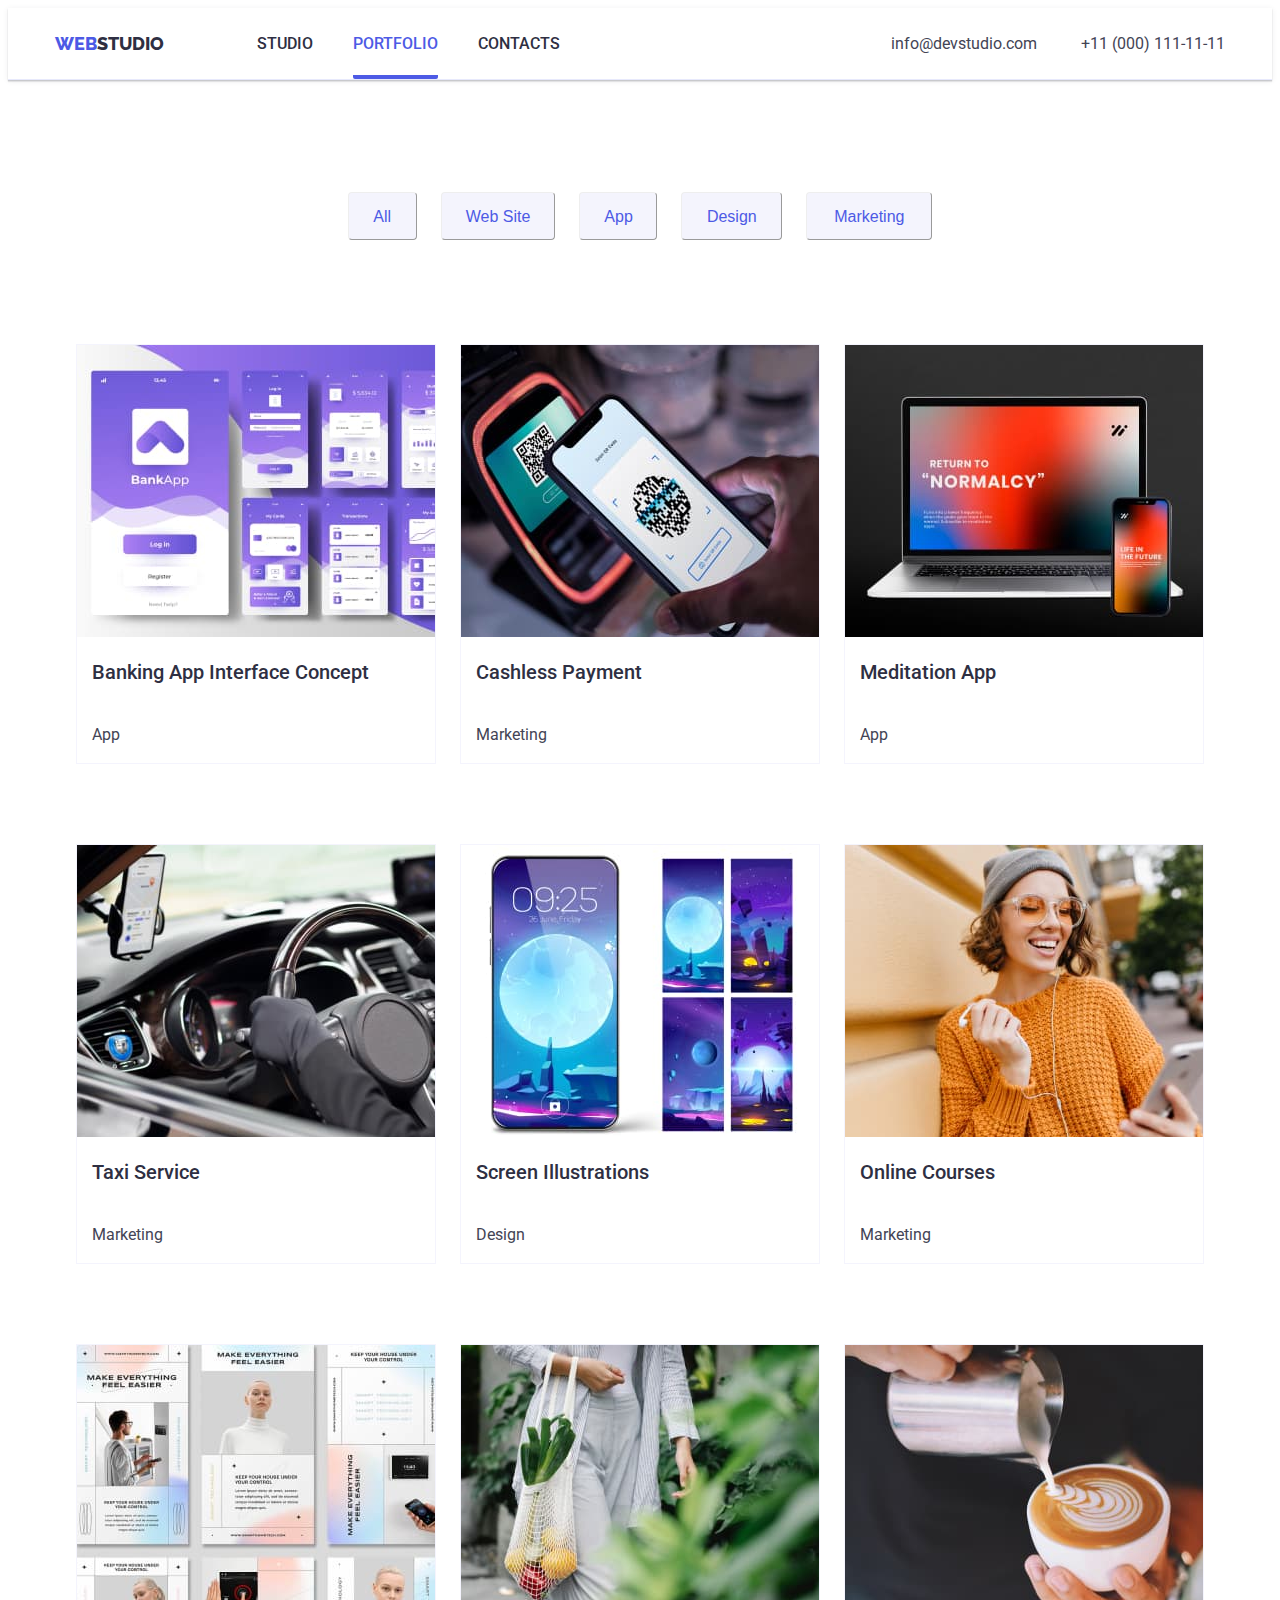
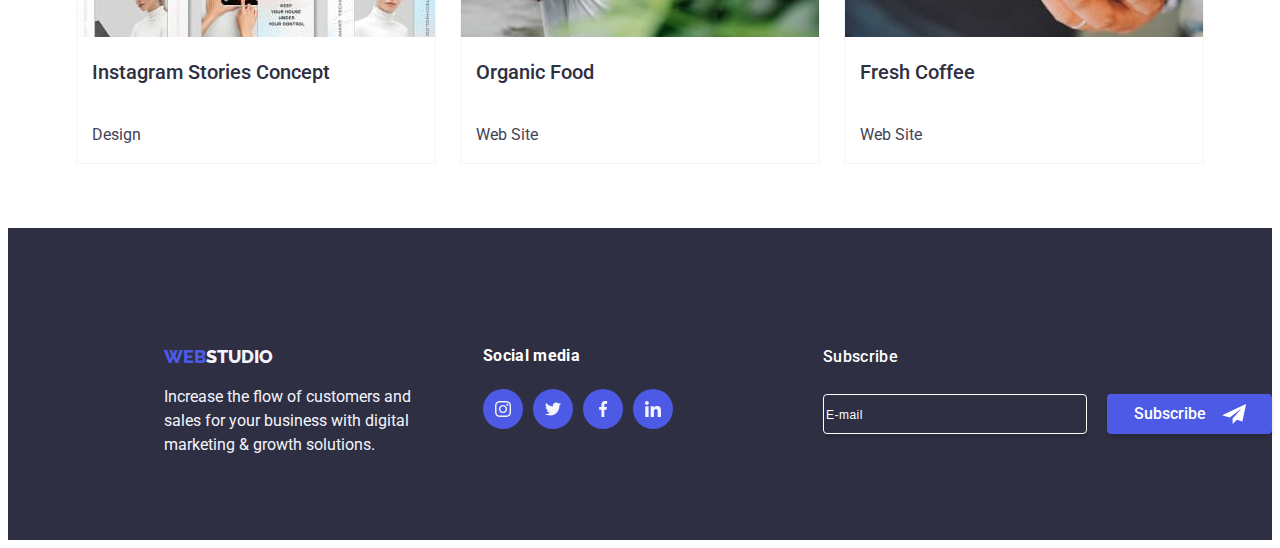
==== portfolio.html @ f052af47 "tema 7 modificari 1" ====
<!DOCTYPE html>
<html lang="en">
  <head>
    <meta charset="UTF-8" />
    <meta name="viewport" content="width=device-width, initial-scale=1.0" />
    <title>Portfolio</title>
    <link rel="preconnect" href="https://fonts.googleapis.com" />
    <link rel="preconnect" href="https://fonts.gstatic.com" crossorigin />
    <link
      href="https://fonts.googleapis.com/css2?family=Raleway:ital,wght@0,800;1,800&family=Roboto:ital,wght@0,400;0,500;0,700;0,900;1,400;1,500;1,700;1,900&display=swap"
      rel="stylesheet"
    />
    <link rel="stylesheet" href="./css/portfolio.css" />
    <link
      rel="stylesheet"
      href="https://cdnjs.cloudflare.com/ajax/libs/modern-normalize/2.0.0/modern-normalize.min.css"
      integrity="sha512-4xo8blKMVCiXpTaLzQSLSw3KFOVPWhm/TRtuPVc4WG6kUgjH6J03IBuG7JZPkcWMxJ5huwaBpOpnwYElP/m6wg=="
      crossorigin="anonymous"
      referrerpolicy="no-referrer"
    />
  </head>
  <body>
    <header class="global-header">
      <a href="index.html" class="logo">studio</a>
      <nav class="main-nav">
        <ul class="main-nav-ul">
          <li><a href="./index.html">Studio</a></li>

          <li><a href="./portfolio.html" class="active">Portfolio</a></li>

          <li><a href="./contacts.html">Contacts</a></li>
        </ul>
      </nav>
      <div class="social-div">
        <a href="mailto:info@devstudio.com">info@devstudio.com</a>
        <a href="tel:+11-000-111-11-11">+11 (000) 111-11-11</a>
      </div>
    </header>

    <main>
      <!-- Button section -->
      <section class="first-section">
        <div class="container-button">
          <ul class="section-button">
            <li><button type="button" class="all-button">All</button></li>
            <li><button type="button" class="web-button">Web Site</button></li>
            <li><button type="button" class="app-button">App</button></li>
            <li><button type="button" class="design-button">Design</button></li>
            <li>
              <button type="button" class="marketing-button">Marketing</button>
            </li>
          </ul>
        </div>
      </section>
      <!-- Section with banking app,cashless payment and meditation app -->
      <section class="second-section">
        <div class="second-container">
          <ul class="second-list">
            <li>
              <div class="overlay-img">
                <img src="images/img8.jpg" alt="App Interface " width="360" />
                <div class="overlay-app">
                  <p>
                    14 Stylish and User-Friendly App Design Concepts · Task
                    Manager App · Calorie Tracker App · Exotic Fruit Ecommerce
                    App · Cloud Storage App
                  </p>
                </div>
              </div>
              <h3>Banking App Interface Concept</h3>
              <p>App</p>
            </li>
            <li>
              <div class="overlay-img">
                <img
                  src="images/img9.jpg"
                  alt="Marketing's picture"
                  width="360"
                />
                <div class="overlay-app">
                  <p>
                    14 Stylish and User-Friendly App Design Concepts · Task
                    Manager App · Calorie Tracker App · Exotic Fruit Ecommerce
                    App · Cloud Storage App
                  </p>
                </div>
              </div>

              <h3>Cashless Payment</h3>
              <p>Marketing</p>
            </li>
            <li>
              <div class="overlay-img">
                <img src="images/img10.jpg" alt="App's picture" width="360" />
                <div class="overlay-app">
                  <p>
                    14 Stylish and User-Friendly App Design Concepts · Task
                    Manager App · Calorie Tracker App · Exotic Fruit Ecommerce
                    App · Cloud Storage App
                  </p>
                </div>
              </div>
              <h3>Meditation App</h3>
              <p>App</p>
            </li>
          </ul>
        </div>
      </section>
      <!-- Section with taxi service,screen illustrations and online courses -->
      <section class="third-section">
        <div class="third-container">
          <ul class="third-list">
            <li>
              <div class="overlay-img">
                <img src="images/img11.jpg" alt="Taxi Service " width="360" />
                <div class="overlay-app">
                  <p>
                    14 Stylish and User-Friendly App Design Concepts · Task
                    Manager App · Calorie Tracker App · Exotic Fruit Ecommerce
                    App · Cloud Storage App
                  </p>
                </div>
              </div>

              <h3>Taxi Service</h3>
              <p>Marketing</p>
            </li>
            <li>
              <div class="overlay-img">
                <img
                  src="images/img12.jpg"
                  alt="Screen Illustrations"
                  width="360"
                />
                <div class="overlay-app">
                  <p>
                    14 Stylish and User-Friendly App Design Concepts · Task
                    Manager App · Calorie Tracker App · Exotic Fruit Ecommerce
                    App · Cloud Storage App
                  </p>
                </div>
              </div>

              <h3>Screen Illustrations</h3>
              <p>Design</p>
            </li>
            <li>
              <div class="overlay-img">
                <img src="images/img13.jpg" alt="Online Courses" width="360" />
                <div class="overlay-app">
                  <p>
                    14 Stylish and User-Friendly App Design Concepts · Task
                    Manager App · Calorie Tracker App · Exotic Fruit Ecommerce
                    App · Cloud Storage App
                  </p>
                </div>
              </div>

              <h3>Online Courses</h3>
              <p>Marketing</p>
            </li>
          </ul>
        </div>
      </section>
      <!-- Section with instagram stories concept,organic food and frech coffee -->
      <section class="fourth-section">
        <div class="fourth-container">
          <ul class="fourth-list">
            <li>
              <div class="overlay-img">
                <img
                  src="images/img14.jpg"
                  alt="Instagram Stories Concept "
                  width="360"
                />
                <div class="overlay-app">
                  <p>
                    14 Stylish and User-Friendly App Design Concepts · Task
                    Manager App · Calorie Tracker App · Exotic Fruit Ecommerce
                    App · Cloud Storage App
                  </p>
                </div>
              </div>

              <h3>Instagram Stories Concept</h3>
              <p>Design</p>
            </li>
            <li>
              <div class="overlay-img">
                <img src="images/img15.jpg" alt="Organic Food" width="360" />
                <div class="overlay-app">
                  <p>
                    14 Stylish and User-Friendly App Design Concepts · Task
                    Manager App · Calorie Tracker App · Exotic Fruit Ecommerce
                    App · Cloud Storage App
                  </p>
                </div>
              </div>

              <h3>Organic Food</h3>
              <p>Web Site</p>
            </li>
            <li>
              <div class="overlay-img">
                <img src="images/img16.jpg" alt="Fresh Coffee" width="360" />
                <div class="overlay-app">
                  <p>
                    14 Stylish and User-Friendly App Design Concepts · Task
                    Manager App · Calorie Tracker App · Exotic Fruit Ecommerce
                    App · Cloud Storage App
                  </p>
                </div>
              </div>

              <h3>Fresh Coffee</h3>
              <p>Web Site</p>
            </li>
          </ul>
        </div>
      </section>
    </main>
    <footer class="global-footer">
      <!-- Logo studio footer -->
      <div class="footer-container">
        <a href="index.html" class="logo">studio</a>

        <p>
          Increase the flow of customers and <br />
          sales for your business with digital <br />
          marketing & growth solutions.
        </p>
      </div>
      <!-- Social media container -->
      <div class="container-footer-social-media">
        <h4>Social media</h4>
        <ul class="icons-global-footer">
          <li>
            <a
              href="https://www.instagram.com/"
              target="_blank"
              class="icon"
              aria-label="instagram-link"
              ><svg>
                <use href="./icons.svg/symbol-defs.svg#icon-instagram"></use>
              </svg>
            </a>
          </li>
          <li>
            <a
              href="https://www.twitter.com/"
              target="_blank"
              class="icon"
              aria-label="twitter-link"
              ><svg>
                <use href="./icons.svg/symbol-defs.svg#icon-twitter"></use>
              </svg>
            </a>
          </li>
          <li>
            <a
              href="https://www.facebook.com/"
              target="_blank"
              class="icon"
              aria-label="facebook-link"
              ><svg>
                <use href="./icons.svg/symbol-defs.svg#icon-facebook"></use>
              </svg>
            </a>
          </li>
          <li>
            <a
              href="https://www.linkedin.com/"
              target="_blank"
              class="icon"
              aria-label="linkedin-link"
              ><svg>
                <use href="./icons.svg/symbol-defs.svg#icon-linkedin"></use>
              </svg>
            </a>
          </li>
        </ul>
      </div>
      <!-- Subscribe container -->
      <div class="subscribe-container">
        <form class="subscribe-form">
          <label>
            <h2 class="subscribe-title">Subscribe</h2>

            <input
              type="email"
              name="email"
              placeholder="E-mail"
              class="input-email-footer"
            />
          </label>
          <div class="subscribe-footer">
            <button type="submit" class="subscribe-btn">
              Subscribe<svg>
                <use href="./icons.svg/symbol-defs.svg#icon-icon-send"></use>
              </svg>
            </button>
          </div>
        </form>
      </div>
    </footer>
  </body>
</html>
---- css/portfolio.css ----
:root {
    --navy-blue-color: #2E2F42;
    --slate-color: #434455;
    --light-slate-color: #8e8f99;
    --link-color-hover: #ff6c00;
    --iris-color: #4d5ae5;
    --white-color: #ffffff;
    --cloud-color: #f4f4fd;
    --ocean-color:#404bbf;
    --cornflower-color:#E7E9FC;
    --second-family: "Raleway", sans-serif;
    --fond-family: "Roboto", sans-serif;
    --transition: 250ms cubic-bezier(0.4, 0, 0.2, 1); 
}
*,
::before,
::after {
    box-sizing: border-box;}

body {
    font-family: var(--fond-family);
    color: var(--slate-color);
}

ul {
    list-style-type: none;
}

a {
    text-decoration: none;
}

.global-header {
    background-color: var(--white-color);
    display: flex;
    height: 72px;
    justify-content: space-around;
    align-items: center;
    border-bottom: 1px solid var(--cornflower-color);
    box-shadow: 0 1px 6px 0 rgba(46, 47, 66, 0.08),
    0 1px 1px 0 rgba(46, 47, 66, 0.16), 
    0 2px 1px 0 rgba(46, 47, 66, 0.08);
}

.global-header .logo::before {
    content: "WEB";
    color: var(--iris-color);
    font-weight: 800;
    font-size: 18px;
    line-height: 1.3em;
    font-family: var(--second-family);
}

.global-header .logo {
    font-weight: 800;
    font-size: 18px;
    line-height: 1.3em;
    font-family: var(--second-family);
    text-transform: uppercase;
    text-decoration: none;
    color: var(--navy-blue-color)
}

.main-nav-ul {
    display: flex;
    width: 500px;
    padding-inline-start: 0;
    justify-content: flex-start;
    gap: 40px;
    margin-bottom: 0px;
    margin-top: 0px;
    align-items: center;
    height: 72px;
}

.global-header .main-nav a{
    text-transform: uppercase;
    font-weight: 500;
    font-size: 16px;
    line-height: 1.5em;
    color: var(--navy-blue-color);
}

.global-header a.active {
    padding-bottom: 22px;
    border-bottom: 4px solid var(--iris-color);
    border-radius: 2px;
    color: var(--iris-color);
}

.global-header .main-nav a:hover,
.global-header .social-div a:hover {
    color: var(--iris-color);
    transition: var(--transition);

}

.global-header .social-div a {
    padding-left: 40px;
    font-weight: 400;
    font-size: 16px;
    line-height: 1.5em;
    color: var(--slate-color);
}

.container-button{
    display: flex;
    justify-content: center;
    padding-top: 96px;
    padding-bottom: 72px;
}

.section-button{
    display: flex;
    justify-content: center;
    gap: 24px;
    padding-inline-start:  0px;

}

.section-button button:hover{
    background-color: var(--ocean-color);
    color:var(--cloud-color);
    box-shadow: 0 2px 2px 0 rgba(0, 0, 0, 0.12),
    0 2px 1px 0 rgba(0, 0, 0, 0.08),
    0 3px 1px 0 rgba(0, 0, 0, 0.1);
    transition: var(--transition);
}

.first-section .all-button {
    background-color: var(--cloud-color);
    border-color: 1px solid var(--cornflower-color);
    width: 69px;
    height:48px;
    border-radius: 4px;
    border-width: 1px;
    font-weight: 500;
    font-size: 16px;
    line-height: 1.5em;
    text-align: center;
    color:var(--iris-color);
    padding: 12px 24px;
    cursor: pointer;
}

.first-section .web-button {
    background-color:var(--cloud-color);
    border-color: 1px solid var(--cornflower-color);
    border-radius: 4px;
    height: 48px;
    border-width: 1px;
    font-weight: 500;
    font-size: 16px;
    line-height: 1.5em;
    color: var(--iris-color);
    padding: 12px  24px;
    cursor: pointer;
    text-align: center;
}

.first-section .app-button {
    background-color: var(--cloud-color);
    border-color: 1px solid var(--cornflower-color);
    border-radius: 4px;
    width: 78px;
    height: 48px;
    border-width: 1px;
    font-weight: 500;
    font-size: 16px;
    line-height: 1.5em;
    color: var(--iris-color);
    padding: 12px  24px;
    cursor: pointer;
    text-align: center;
}

.first-section .design-button {
    background-color: var(--cloud-color);
    border-color: 1px solid var(--cornflower-color);
    border-radius: 4px;
    width: 101px;
    height: 48px;
    border-width: 1px;
    font-weight: 500;
    font-size: 16px;
    line-height: 1.5em;
    color: var(--iris-color);
    padding: 12px  24px;
    cursor: pointer;
    text-align: center;
}

.first-section .marketing-button {
    background-color: var(--cloud-color);
    border-color: 1px solid var(--cornflower-color);
    border-radius: 4px;
    width: 126px;
    height: 48px;
    border-width: 1px;
    font-weight: 500;
    font-size: 16px;
    line-height: 1.5em;
    color: var(--iris-color);
    padding: 12px  24px;
    cursor: pointer;
    text-align: center;
}

.second-list,
.third-list,
.fourth-list{
    display: flex;
    justify-content: center;
    gap: 24px;
    padding-inline-start: 0px;
}

.second-section,
.third-section,
.fourth-section{
    display: flex;
    justify-content: center;
    padding-bottom: 48px;
}

.second-container,
.third-container,
.fourth-container{
    width: 1200px;
}

.second-section h3,
.third-section h3,
.fourth-section h3 {
    font-weight: 500;
    font-size: 20px;
    line-height: 1.5em;
    padding-left: 15px;
    color: var(--navy-blue-color);
}

.second-section p,
.third-section p,
.fourth-section p {
    font-weight: 400;
    font-size: 16px;
    line-height: 1.5em;
    padding-left: 15px;
}

.second-section li,
.third-section li,
.fourth-section li{
    height: 420px;
    width: 360px;
    background-color: var(--white-color);
    display: flex;
    flex-direction: column;
    border-radius: 0px, 0px, 4px, 4px;
    border: 1px solid var(--cloud-color);
}

.overlay-img{
    position: relative;
    overflow: hidden;
}

.overlay-app{
    position: absolute;
    opacity: 1;
    top: 0;
    left: 0;
    width: 100%;
    height: 100%;
    background-color: var(--iris-color);
    transform: translateY(100%);
    transition:transform 250ms cubic-bezier(0.4, 0, 0.2, 1);

}

.overlay-img:hover .overlay-app{
    transform: translateY(0);
    transition: var(--transition);
}

.overlay-app p{
    color:var(--cloud-color);
    padding: 40px 32px 164px 32px;
    margin: 0;
    font-weight: 400;
    font-size: 16px;
    line-height: 150%;
    letter-spacing: 0.02em;

}

.second-section li:hover,
.third-section li:hover,
.fourth-section li:hover{
    box-shadow: 0 2px 1px 0 rgba(46, 47, 66, 0.08),
        0 1px 1px 0 rgba(46, 47, 66, 0.16),
        0 1px 6px 0 rgba(46, 47, 66, 0.08);
        cursor: pointer;
        transition: var(--transition);
}

.global-footer {
    height: 312px;
    background-color: var(--navy-blue-color);
    display: flex;
    align-items: center;
}

.footer-container {
    padding-top: 50px;
    padding-left: 156px;
    width: 500px;
}

.global-footer .logo::before {
    content: "WEB";
    color: var(--iris-color);
    font-weight: 800;
    font-size: 18px;
    line-height: 1.3em;
    font-family: var(--second-family);
}

.global-footer .logo {
    font-weight: 800;
    font-size: 18px;
    line-height: 1.3em;
    font-family: var(--second-family);
    text-transform: uppercase;
    text-decoration: none;
    color: var(--cloud-color);
}

.global-footer p {
    font-weight: 400;
    font-size: 16px;
    line-height: 1.5em;
    color: var(--cloud-color);

}

.container-footer-social-media {
    font-family: var(--font-family);
    font-weight: 500;
    font-size: 16px;
    line-height: 1.5em;
    letter-spacing: 0.02em;
    color: var(--white-color);
}

.icons-global-footer {
    display: flex;
    justify-content: center;
    gap: 10px;
    padding-inline-start: 0;
}

.icons-global-footer .icon svg {
    width: 16px;
    height: 16px;
}

.icons-global-footer .icon {
    width: 40px;
    height: 40px;
    background-color: var(--iris-color);
    color: var(--cloud-color);
    border-radius: 50%;
    display: flex;
    justify-content: center;
    align-items: center;
}

.icons-global-footer .icon:hover {
    background-color: var(--cloud-color);
    color: var(--iris-color);
    transition: var(--transition);
}

.subscribe-title {
    font-family: var(--font-family);
    font-weight: 500;
    font-size: 16px;
    line-height: 150%;
    letter-spacing: 0.02em;
    color: var(--white-color);
    margin-block-end: 25px;
}

.input-email-footer {
    border: 1px solid var(--white-color);
    border-radius: 4px;
    width: 264px;
    height: 40px;
    background-color: transparent;
    box-shadow: 0 4px 4px 0 rgba(0, 0, 0, 0.15);
    outline: none;
}

.input-email-footer[type="email"] {
    color: var(--white-color);
    font-size: 16px;
}

input::placeholder {
    font-family: var(--font-family);
    font-weight: 400;
    font-size: 12px;
    line-height: 200%;
    letter-spacing: 0.04em;
    color: var(--white-color);
}

.subscribe-btn {
    border-radius: 4px;
    width: 165px;
    height: 40px;
    background: var(--iris-color);
    display: flex;
    justify-content: center;
    align-items: center;
    border: none;
    box-shadow: 0 4px 4px 0 rgba(0, 0, 0, 0.15);
    font-family: var(--fond-family);
    font-weight: 500;
    font-size: 16px;
    padding: 8px 24px;
    line-height: 1.5em;
    color: var(--white-color);
    cursor: pointer;
}

.subscribe-footer:hover svg {
    fill: var(--iris-color);
    transition: var(--transition);
}

.subscribe-footer:hover .subscribe-btn {
    background-color: var(--white-color);
    color: var(--iris-color);
    transition: var(--transition);
}

.subscribe-btn svg {
    height: 20px;
    width: 24px;
    margin-left: 16px;
    fill: var(--white-color);
}

.subscribe-container {
    padding-left: 150px;
    height: 100px;
}

.subscribe-form {
    display: flex;
    gap: 20px;
    height: 100px;
    align-items: flex-end;
}

.subscribe-footer {
    display: flex;
    height: 40px;
    align-items: flex-end;
}
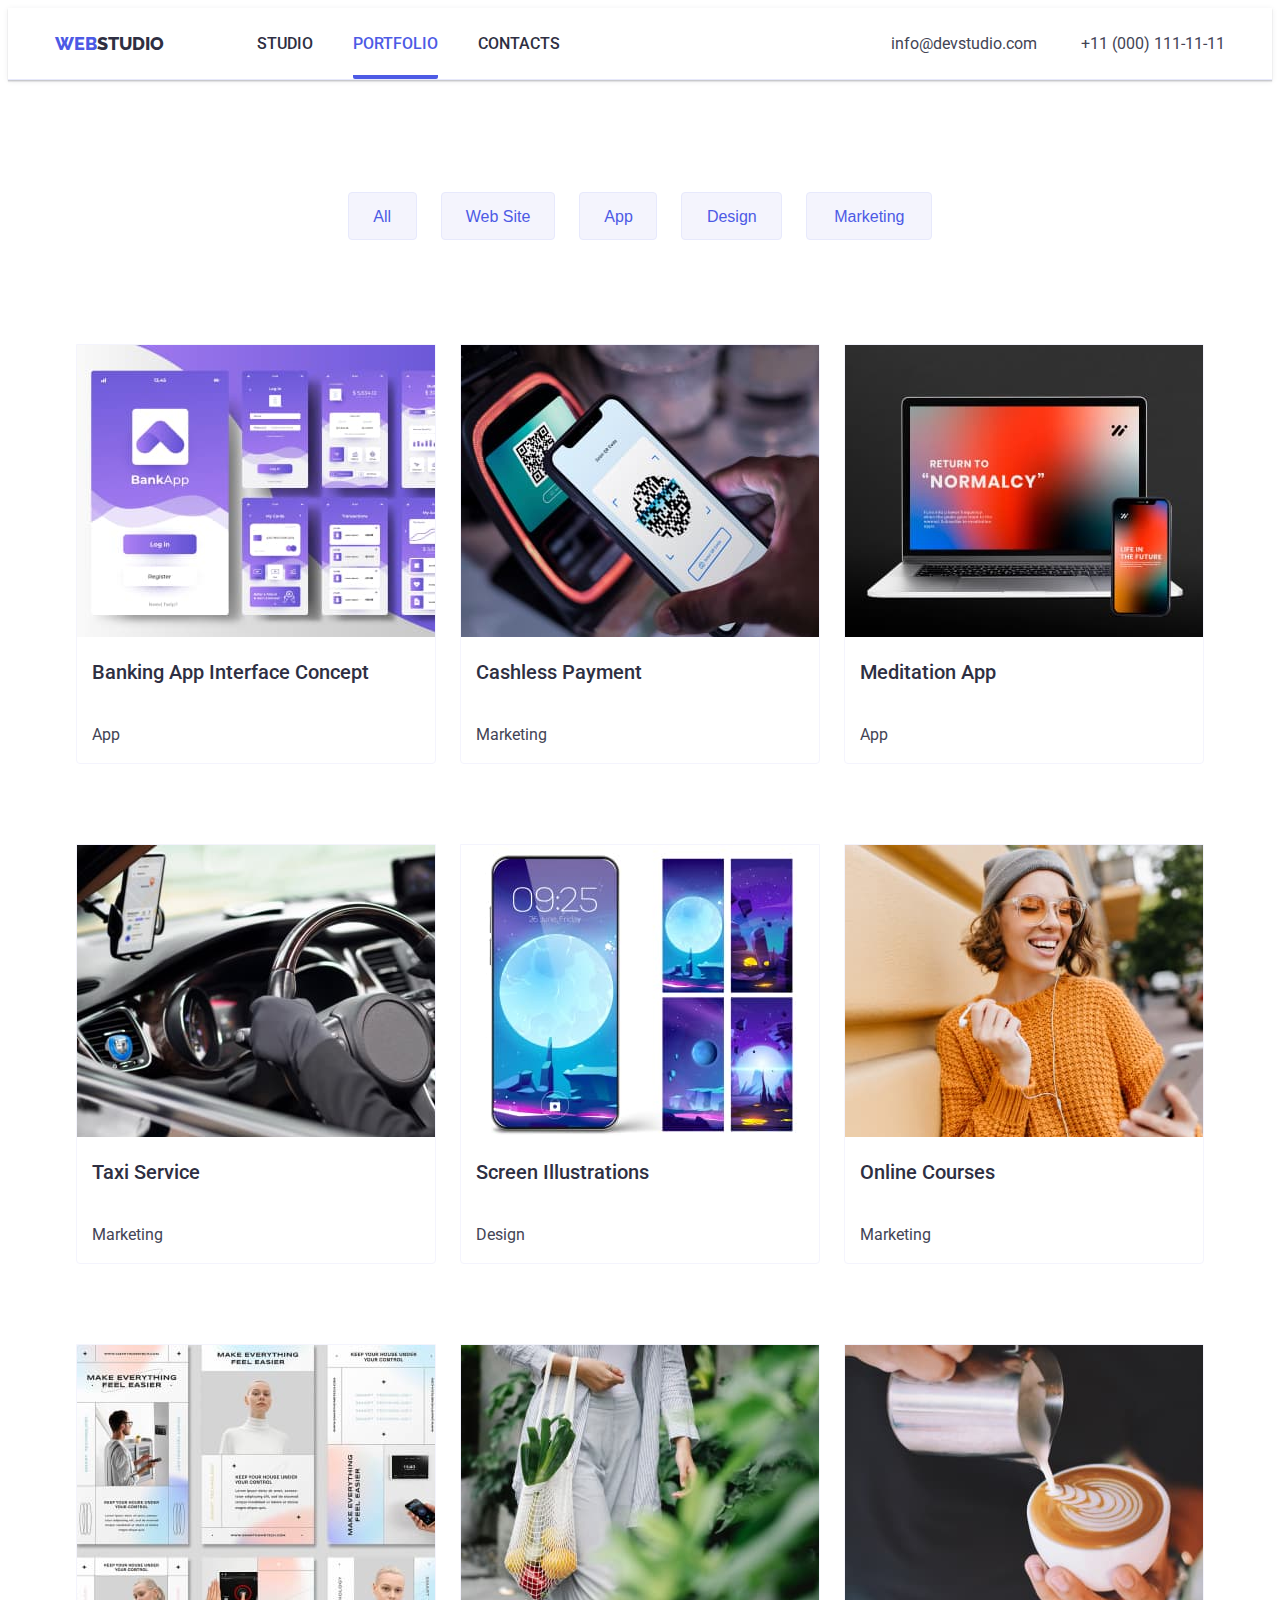
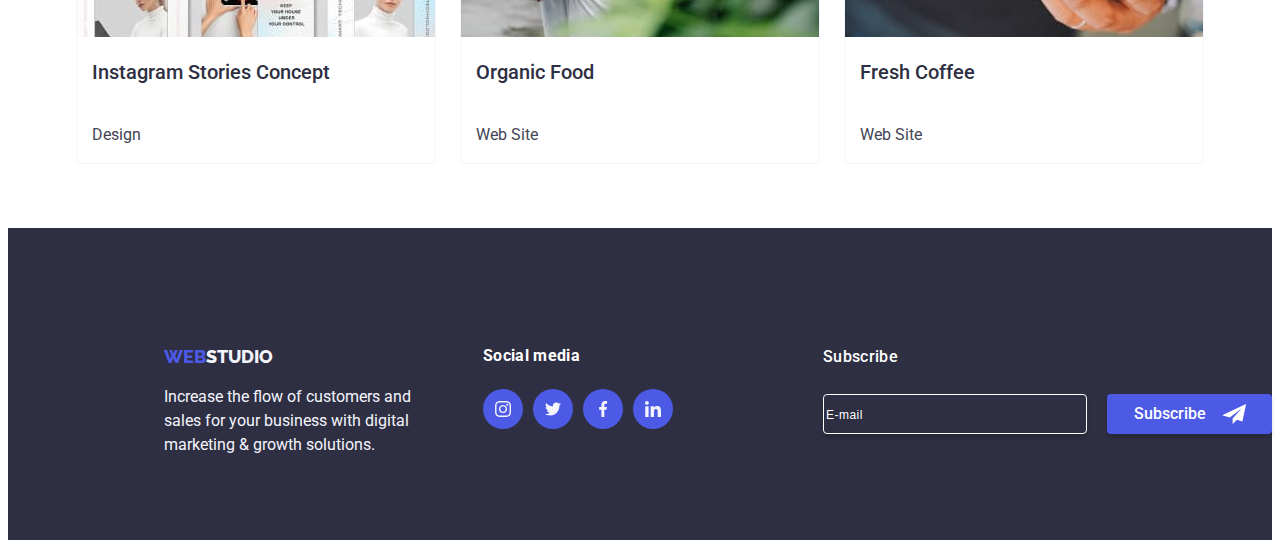
==== commit 6ddc6740: "tema 7 modificari 2" ====
--- a/portfolio.html
+++ b/portfolio.html
@@ -20,26 +20,28 @@
     />
   </head>
   <body>
-    <header class="global-header">
-      <a href="index.html" class="logo">studio</a>
-      <nav class="main-nav">
-        <ul class="main-nav-ul">
-          <li><a href="./index.html">Studio</a></li>
-
-          <li><a href="./portfolio.html" class="active">Portfolio</a></li>
-
-          <li><a href="./contacts.html">Contacts</a></li>
-        </ul>
-      </nav>
-      <div class="social-div">
-        <a href="mailto:info@devstudio.com">info@devstudio.com</a>
-        <a href="tel:+11-000-111-11-11">+11 (000) 111-11-11</a>
+    <header>
+      <div class="global-header">
+        <a href="index.html" class="logo">studio</a>
+        <nav class="main-nav">
+          <ul class="main-nav-ul">
+            <li><a href="./index.html">Studio</a></li>
+
+            <li><a href="./portfolio.html" class="active">Portfolio</a></li>
+
+            <li><a href="./contacts.html">Contacts</a></li>
+          </ul>
+        </nav>
+        <div class="social-div">
+          <a href="mailto:info@devstudio.com">info@devstudio.com</a>
+          <a href="tel:+11-000-111-11-11">+11 (000) 111-11-11</a>
+        </div>
       </div>
     </header>
 
     <main>
       <!-- Button section -->
-      <section class="first-section">
+      <div class="first-div">
         <div class="container-button">
           <ul class="section-button">
             <li><button type="button" class="all-button">All</button></li>
@@ -51,7 +53,8 @@
             </li>
           </ul>
         </div>
-      </section>
+      </div>
+
       <!-- Section with banking app,cashless payment and meditation app -->
       <section class="second-section">
         <div class="second-container">
@@ -283,16 +286,17 @@
       <!-- Subscribe container -->
       <div class="subscribe-container">
         <form class="subscribe-form">
-          <label>
+          <div>
             <h2 class="subscribe-title">Subscribe</h2>
-
-            <input
-              type="email"
-              name="email"
-              placeholder="E-mail"
-              class="input-email-footer"
-            />
-          </label>
+            <label>
+              <input
+                type="email"
+                name="email"
+                placeholder="E-mail"
+                class="input-email-footer"
+              />
+            </label>
+          </div>
           <div class="subscribe-footer">
             <button type="submit" class="subscribe-btn">
               Subscribe<svg>
--- a/css/portfolio.css
+++ b/css/portfolio.css
@@ -127,9 +127,9 @@
     transition: var(--transition);
 }
 
-.first-section .all-button {
+.first-div .all-button {
     background-color: var(--cloud-color);
-    border-color: 1px solid var(--cornflower-color);
+    border: 1px solid var(--cornflower-color);
     width: 69px;
     height:48px;
     border-radius: 4px;
@@ -143,9 +143,9 @@
     cursor: pointer;
 }
 
-.first-section .web-button {
+.first-div .web-button {
     background-color:var(--cloud-color);
-    border-color: 1px solid var(--cornflower-color);
+    border: 1px solid var(--cornflower-color);
     border-radius: 4px;
     height: 48px;
     border-width: 1px;
@@ -158,9 +158,9 @@
     text-align: center;
 }
 
-.first-section .app-button {
+.first-div .app-button {
     background-color: var(--cloud-color);
-    border-color: 1px solid var(--cornflower-color);
+    border: 1px solid var(--cornflower-color);
     border-radius: 4px;
     width: 78px;
     height: 48px;
@@ -174,9 +174,9 @@
     text-align: center;
 }
 
-.first-section .design-button {
+.first-div .design-button {
     background-color: var(--cloud-color);
-    border-color: 1px solid var(--cornflower-color);
+    border: 1px solid var(--cornflower-color);
     border-radius: 4px;
     width: 101px;
     height: 48px;
@@ -190,9 +190,9 @@
     text-align: center;
 }
 
-.first-section .marketing-button {
+.first-div .marketing-button {
     background-color: var(--cloud-color);
-    border-color: 1px solid var(--cornflower-color);
+    border: 1px solid var(--cornflower-color);
     border-radius: 4px;
     width: 126px;
     height: 48px;
@@ -256,7 +256,7 @@
     background-color: var(--white-color);
     display: flex;
     flex-direction: column;
-    border-radius: 0px, 0px, 4px, 4px;
+    border-radius: 0px 0px 4px 4px;
     border: 1px solid var(--cloud-color);
 }
 
